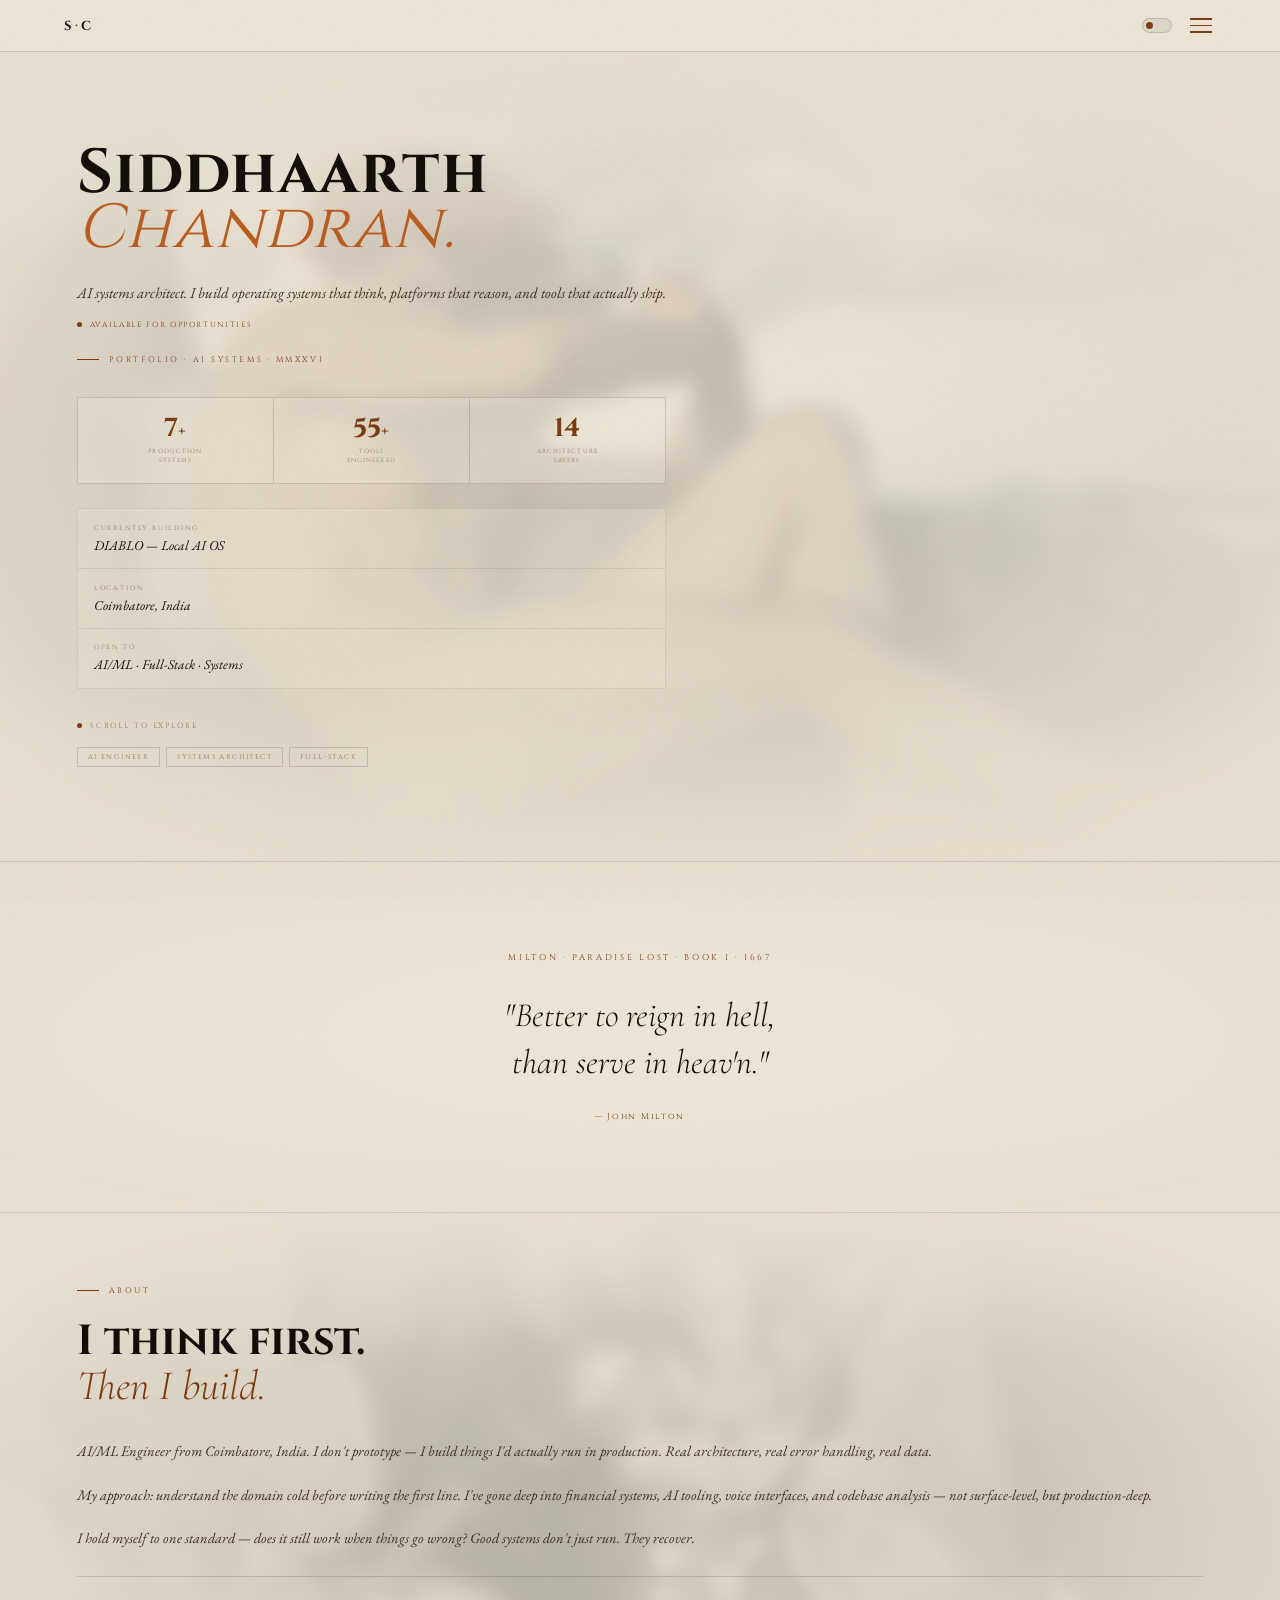
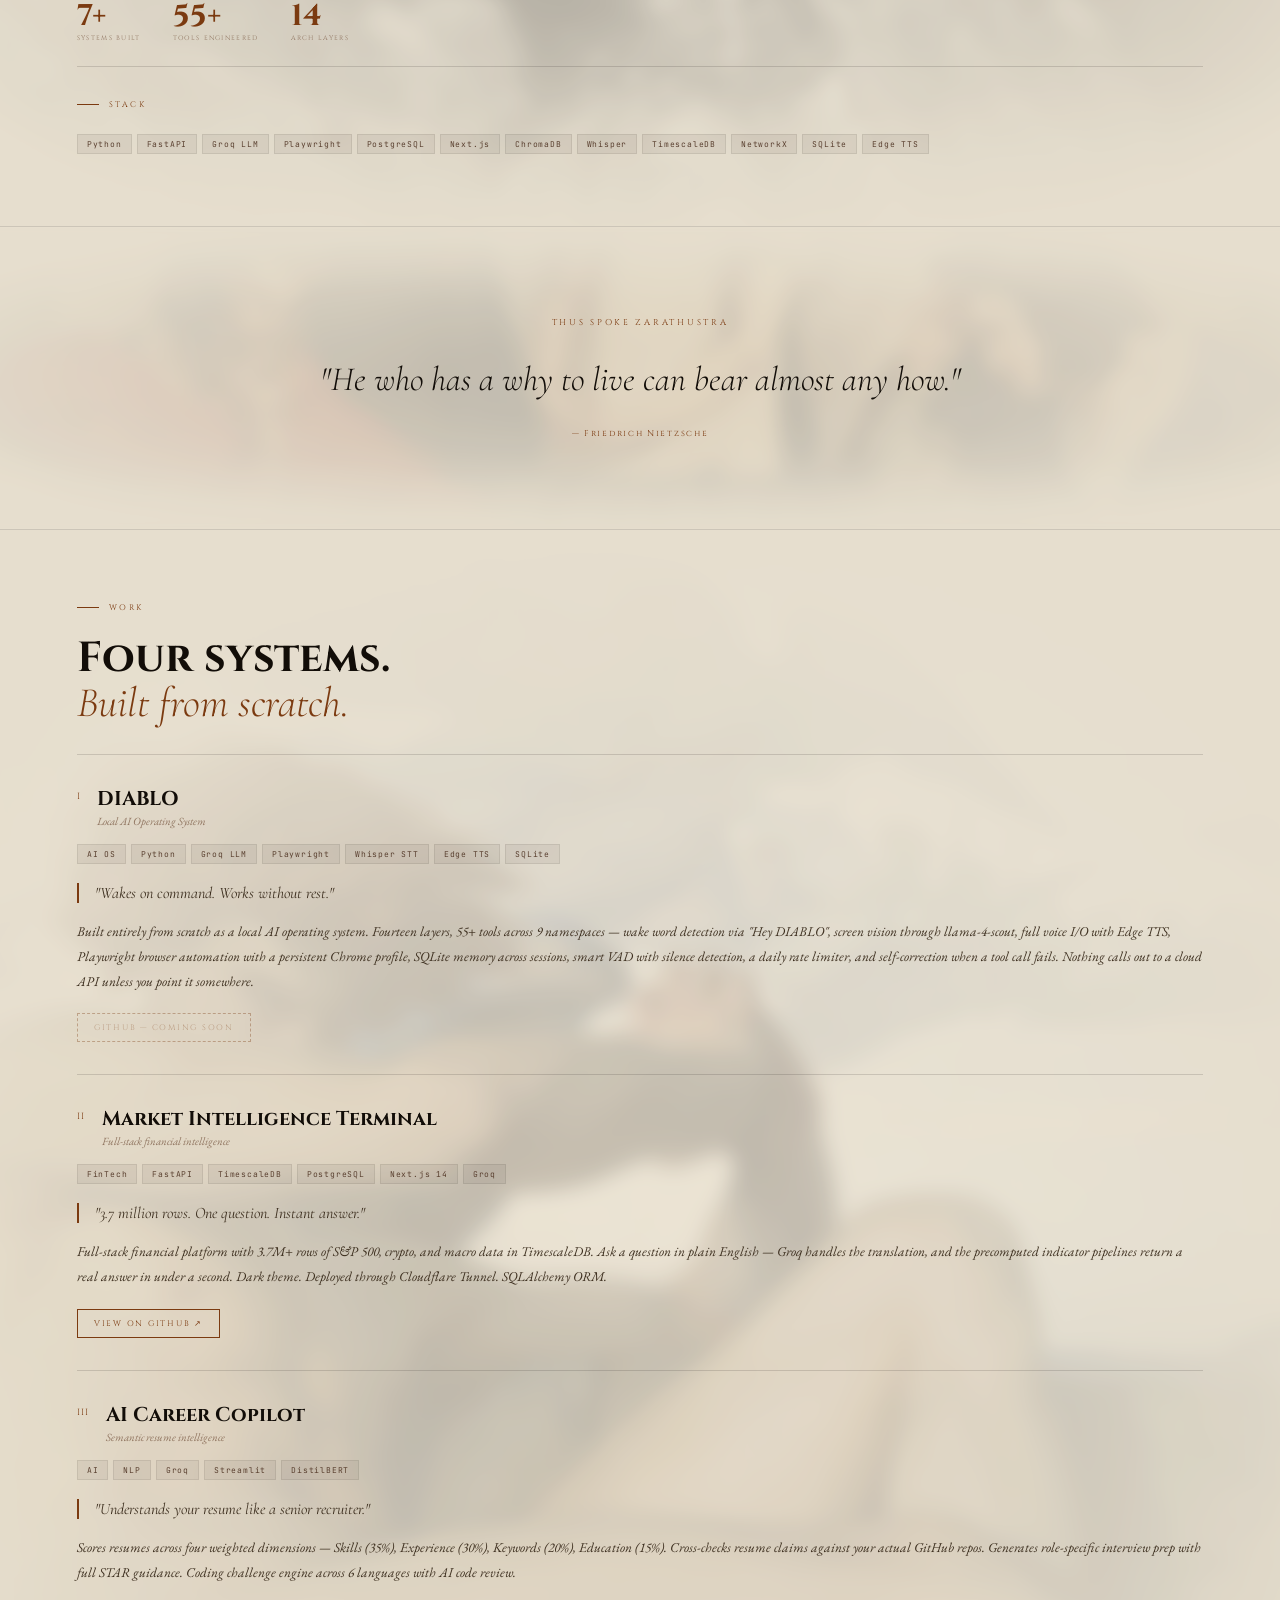
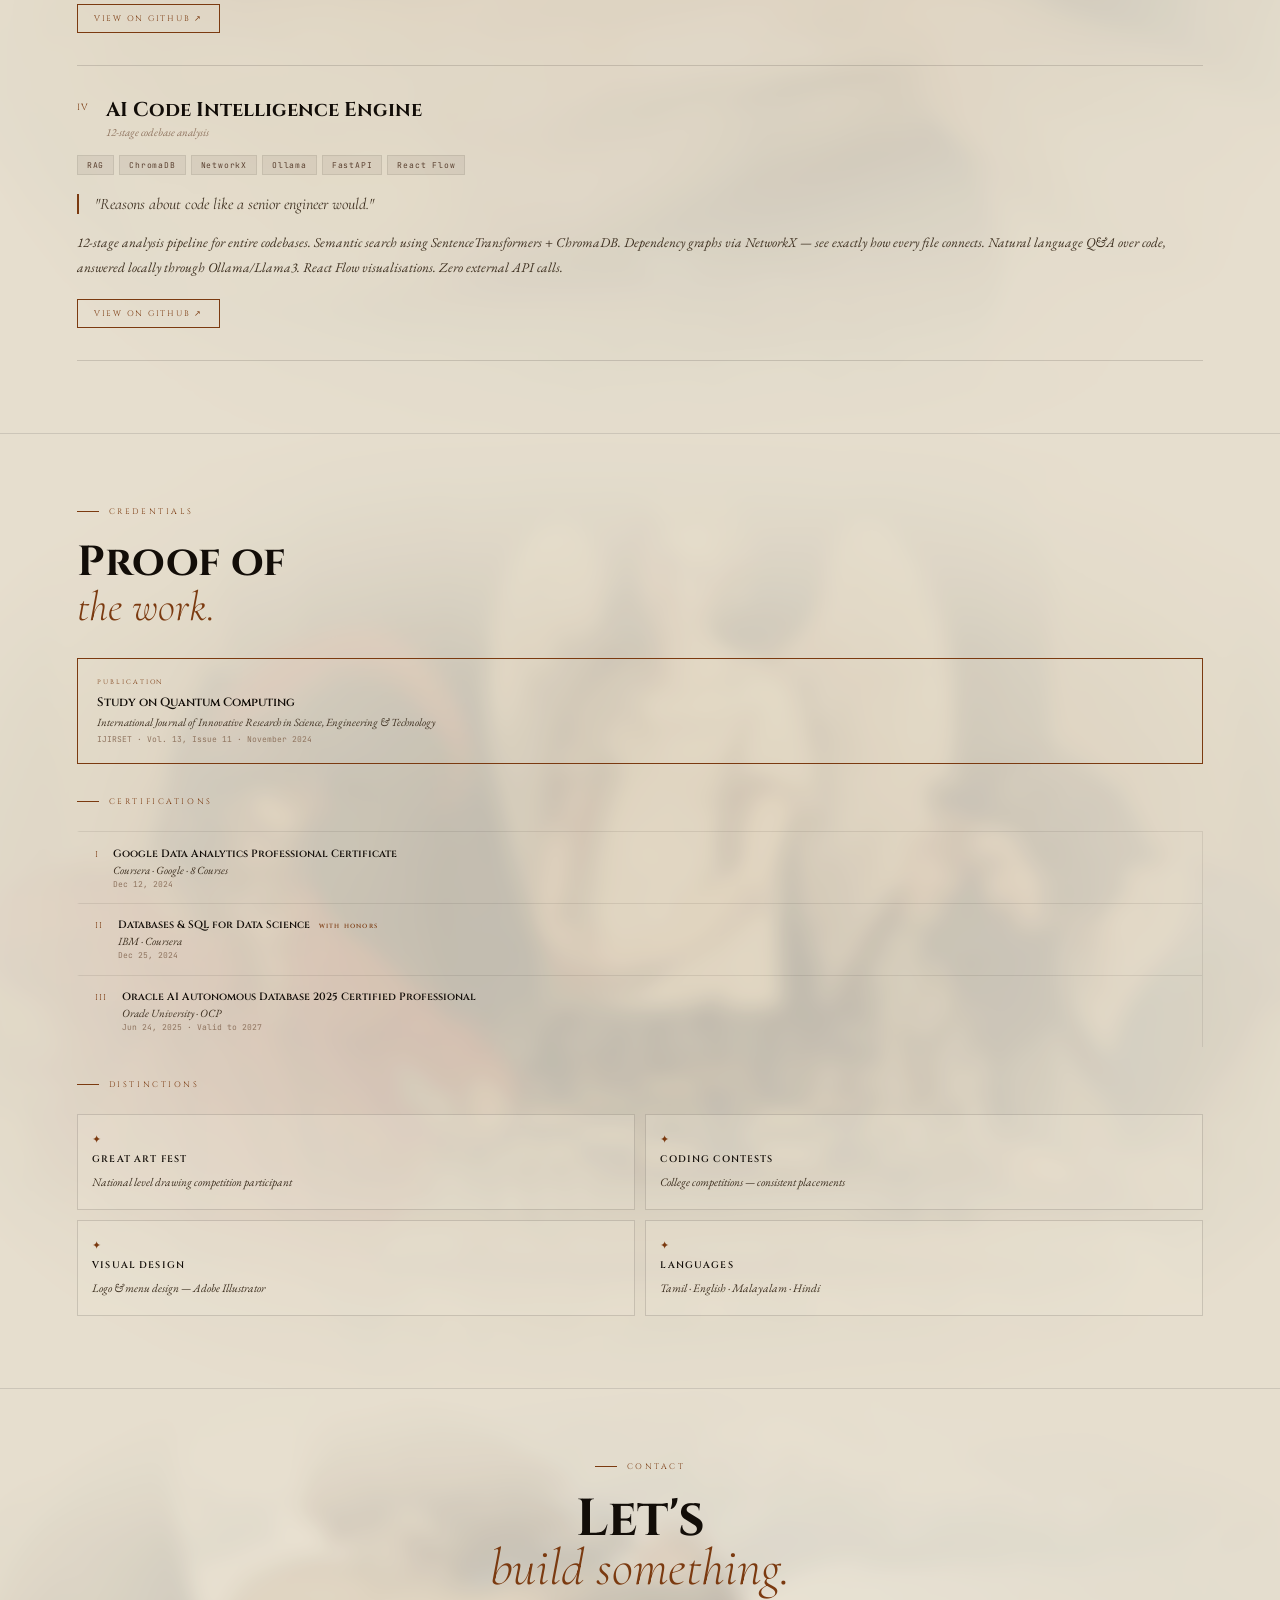
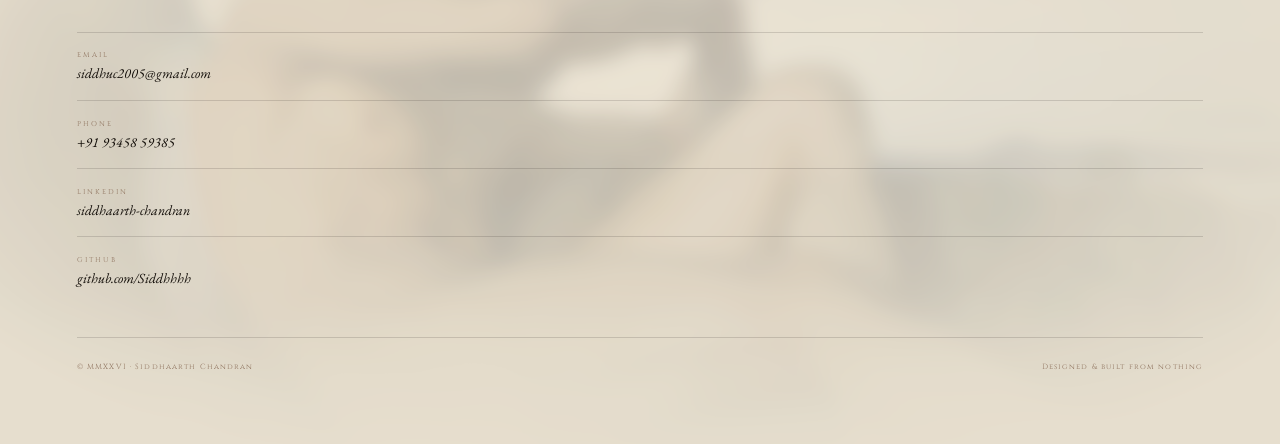
==== mobile.html @ 811b4b12 "add mobile site + redirect" ====
<!DOCTYPE html>
<html lang="en" data-mode="light">
<head>
<meta charset="UTF-8">
<meta name="viewport" content="width=device-width,initial-scale=1,maximum-scale=1">
<title>Siddhaarth Chandran</title>
<link href="https://fonts.googleapis.com/css2?family=Cinzel:wght@400;600;700&family=Cormorant+Garamond:ital,wght@0,300;0,400;1,300;1,400;1,600&family=EB+Garamond:ital,wght@0,400;1,400&family=JetBrains+Mono:wght@300;400&display=swap" rel="stylesheet">
<style>
/* ── VARIABLES ── */
*{margin:0;padding:0;box-sizing:border-box;-webkit-tap-highlight-color:transparent}
html{scroll-behavior:smooth}
body{font-family:'EB Garamond',serif;background:var(--bg);color:var(--text);transition:background .6s,color .6s}

[data-mode=light]{
  --bg:#EBE4D5;--text:#120D08;--text2:#3E3020;--text3:#907560;
  --accent:#7B3A10;--accent2:#B85C20;
  --line:rgba(18,13,8,.14);--line2:rgba(18,13,8,.08);
  --tag-bg:rgba(18,13,8,.06);--tag-c:#5A4030;
  --sm-op:.22;--sm-bl:multiply;
}
[data-mode=dark]{
  --bg:#060408;--text:#EBE0D0;--text2:#C8A888;--text3:#7A5840;
  --accent:#CC1111;--accent2:#FF5540;
  --line:rgba(220,140,100,.18);--line2:rgba(220,140,100,.09);
  --tag-bg:rgba(160,40,20,.14);--tag-c:#D0A080;
  --sm-op:.18;--sm-bl:normal;
}

/* grain */
body::before{content:'';position:fixed;inset:0;pointer-events:none;z-index:9000;opacity:.03;
  background-image:url("data:image/svg+xml,%3Csvg viewBox='0 0 200 200' xmlns='http://www.w3.org/2000/svg'%3E%3Cfilter id='n'%3E%3CfeTurbulence type='fractalNoise' baseFrequency='0.9' numOctaves='4' stitchTiles='stitch'/%3E%3C/filter%3E%3Crect width='100%25' height='100%25' filter='url(%23n)'/%3E%3C/svg%3E")}

/* ── NAV ── */
nav{position:sticky;top:0;z-index:100;height:52px;display:flex;align-items:center;
  justify-content:space-between;padding:0 5vw;
  border-bottom:1px solid var(--line);background:var(--bg);transition:background .6s}
[data-mode=dark] nav{background:rgba(6,4,8,.96);backdrop-filter:blur(8px)}
.brand{font-family:'Cinzel',serif;font-size:13px;font-weight:700;letter-spacing:.22em;color:var(--text)}
.brand span{color:var(--accent)}
.nav-r{display:flex;align-items:center;gap:14px}
.tog{width:30px;height:15px;border:1px solid var(--line);border-radius:20px;
  position:relative;background:var(--tag-bg);cursor:pointer;flex-shrink:0}
.tog-dot{position:absolute;top:3px;left:3px;width:7px;height:7px;border-radius:50%;
  background:var(--accent);transition:transform .4s cubic-bezier(.34,1.56,.64,1)}
[data-mode=dark] .tog-dot{transform:translateX(14px)}
.burger{display:flex;flex-direction:column;gap:5px;cursor:pointer;padding:4px}
.burger span{display:block;width:22px;height:1.5px;background:var(--accent)}

/* ── NAV OVERLAY ── */
.nav-overlay{display:none;position:fixed;inset:0;background:var(--bg);z-index:500;
  flex-direction:column;align-items:center;justify-content:center;gap:2.8rem}
.nav-overlay.open{display:flex}
.nav-close{position:absolute;top:1.5rem;right:5vw;font-family:'Cinzel',serif;
  font-size:9px;letter-spacing:.22em;color:var(--text3);cursor:pointer}
.nav-link{font-family:'Cinzel',serif;font-size:15px;letter-spacing:.3em;
  color:var(--text2);font-weight:600;text-transform:uppercase;cursor:pointer;text-decoration:none}
.nav-link:hover{color:var(--accent)}

/* ── SECTIONS ── */
section{position:relative;padding:8vh 6vw;overflow:hidden;
  border-bottom:1px solid var(--line)}
section:last-of-type{border-bottom:none}

/* ── SMOKE BG ── */
.smoke{position:absolute;inset:-5%;pointer-events:none;z-index:0;
  opacity:var(--sm-op);mix-blend-mode:var(--sm-bl);filter:blur(10px) saturate(.7)}
.smoke img{width:100%;height:100%;object-fit:cover;object-position:center}
.smoke::after{content:'';position:absolute;inset:0;
  background:radial-gradient(ellipse 70% 70% at 50% 50%,transparent 20%,var(--bg) 80%),
    linear-gradient(to bottom,var(--bg) 0%,transparent 25%,transparent 75%,var(--bg) 100%);
  transition:background .6s}

/* ── INNER ── */
.inner{position:relative;z-index:2}

/* ── LABEL ── */
.lbl{font-family:'Cinzel',serif;font-size:8px;letter-spacing:.32em;color:var(--accent);
  text-transform:uppercase;margin-bottom:1.5rem;display:flex;align-items:center;gap:10px}
.lbl::before{content:'';width:22px;height:1px;background:var(--accent);flex-shrink:0}

/* ── HERO ── */
#hero{min-height:90vh;display:flex;align-items:center}
.avail{font-family:'Cinzel',serif;font-size:7.5px;letter-spacing:.22em;color:var(--accent);
  text-transform:uppercase;display:flex;align-items:center;gap:8px;margin-bottom:1.5rem}
.avail-dot{width:5px;height:5px;border-radius:50%;background:var(--accent);
  animation:blink 2.2s infinite;flex-shrink:0}
@keyframes blink{0%,100%{opacity:1}50%{opacity:.15}}
h1.name{font-family:'Cinzel',serif;font-size:clamp(40px,12vw,62px);font-weight:700;
  line-height:.88;letter-spacing:.02em;color:var(--text);margin-bottom:1.5rem}
h1.name em{font-style:italic;font-weight:300;color:var(--accent2)}
.name-dark{display:none;color:var(--accent);
  text-shadow:0 0 60px rgba(200,0,0,.7),0 0 120px rgba(100,0,0,.35)}
.name-light{display:block}
[data-mode=dark] .name-light{display:none}
[data-mode=dark] .name-dark{display:block}
.tagline{font-size:15px;color:var(--text2);font-style:italic;line-height:1.85;margin-bottom:.8rem}
.dktagline{display:none;font-family:'Cinzel',serif;font-size:8.5px;letter-spacing:.18em;
  color:rgba(220,90,60,.85);line-height:2.2;text-transform:uppercase;margin-bottom:.8rem}
[data-mode=dark] .tagline{display:none}
[data-mode=dark] .dktagline{display:block}
.pills{display:flex;gap:6px;flex-wrap:wrap;margin-top:1rem}
.pill{font-family:'Cinzel',serif;font-size:7px;letter-spacing:.2em;
  padding:4px 10px;border:1px solid var(--line);color:var(--text3);text-transform:uppercase}

/* ── QUOTE SECTIONS ── */
.quote-sec{padding:10vh 7vw;text-align:center}
.q-ref{font-family:'Cinzel',serif;font-size:8.5px;letter-spacing:.32em;color:var(--accent);
  text-transform:uppercase;margin-bottom:1.8rem}
blockquote.q-text{font-family:'Cormorant Garamond',serif;font-size:clamp(22px,6.5vw,34px);
  font-style:italic;font-weight:300;color:var(--text);line-height:1.4;
  margin:0 0 1.5rem;border:none;padding:0}
[data-mode=dark] blockquote.q-text{color:#F0DEB8;text-shadow:0 0 40px rgba(220,140,60,.35)}
.q-attr{font-family:'Cinzel',serif;font-size:8.5px;letter-spacing:.2em;color:var(--accent)}

/* ── SECTION TITLES ── */
h2.sec-title{font-family:'Cinzel',serif;font-size:clamp(28px,8vw,42px);font-weight:700;
  line-height:1.05;color:var(--text);margin-bottom:1.8rem}
h2.sec-title em{font-style:italic;font-family:'Cormorant Garamond',serif;
  font-weight:300;color:var(--accent);display:block}

/* ── BODY TEXT ── */
p.body{font-size:14.5px;color:var(--text2);font-style:italic;line-height:1.9;margin-bottom:1rem}
p.body strong{color:var(--text);font-style:normal;font-weight:500}
[data-mode=dark] p.body strong{color:#E8A878}

/* ── STATS ── */
.stats{display:flex;gap:2rem;flex-wrap:wrap;
  border-top:1px solid var(--line);border-bottom:1px solid var(--line);padding:1.5rem 0;margin:1.5rem 0}
.stat-n{font-family:'Cinzel',serif;font-size:30px;font-weight:700;color:var(--accent);line-height:1}
[data-mode=dark] .stat-n{text-shadow:0 0 18px rgba(200,0,0,.5)}
.stat-l{font-family:'Cinzel',serif;font-size:6.5px;letter-spacing:.2em;
  color:var(--text3);text-transform:uppercase;margin-top:3px}

/* ── TAGS ── */
.tags{display:flex;flex-wrap:wrap;gap:5px;margin-top:.5rem}
.tag{font-family:'JetBrains Mono',monospace;font-size:8px;letter-spacing:.1em;
  padding:4px 9px;background:var(--tag-bg);color:var(--tag-c);border:1px solid var(--line2)}

/* ── PROJECTS ── */
.proj-card{border-top:1px solid var(--line);padding:2rem 0}
.proj-card:last-child{border-bottom:1px solid var(--line)}
.proj-card-header{display:flex;gap:1rem;align-items:flex-start;margin-bottom:1rem}
.proj-num{font-family:'Cinzel',serif;font-size:9px;letter-spacing:.15em;
  color:var(--accent);padding-top:3px;flex-shrink:0}
.proj-title{font-family:'Cinzel',serif;font-size:clamp(15px,4.5vw,20px);
  font-weight:700;color:var(--text);line-height:1.2;margin-bottom:3px}
.proj-sub{font-size:11px;color:var(--text3);font-style:italic}
.proj-tags{display:flex;flex-wrap:wrap;gap:5px;margin-bottom:1.2rem}
blockquote.proj-quote{font-family:'Cormorant Garamond',serif;font-size:16px;
  font-style:italic;color:var(--text2);border-left:2px solid var(--accent);
  padding-left:1rem;margin:1rem 0;border-top:none;border-right:none;border-bottom:none}
[data-mode=dark] blockquote.proj-quote{color:#F0C878}
p.proj-desc{font-size:13.5px;color:var(--text2);font-style:italic;line-height:1.85;margin-bottom:1.2rem}
a.proj-link{display:inline-block;font-family:'Cinzel',serif;font-size:8px;
  letter-spacing:.22em;color:var(--accent);border:1px solid var(--accent);
  padding:8px 16px;text-decoration:none;text-transform:uppercase;transition:all .3s}
a.proj-link:hover{background:var(--accent);color:var(--bg)}
.proj-link.dim{opacity:.35;pointer-events:none;border-style:dashed;cursor:default}

/* ── PUBLICATION ── */
.pub{border:1px solid var(--accent);padding:1.2rem;position:relative;
  cursor:pointer;margin-bottom:2rem;transition:background .3s}
.pub:hover{background:var(--tag-bg)}
[data-mode=dark] .pub{box-shadow:0 0 18px rgba(160,0,0,.12)}
.pub-badge{font-family:'Cinzel',serif;font-size:6.5px;letter-spacing:.3em;
  color:var(--accent);text-transform:uppercase;margin-bottom:.5rem}
.pub-title{font-family:'Cinzel',serif;font-size:12px;font-weight:600;
  color:var(--text);margin-bottom:.3rem}
.pub-journal{font-size:11px;color:var(--text2);font-style:italic;margin-bottom:.3rem}
.pub-meta{font-family:'JetBrains Mono',monospace;font-size:8px;color:var(--text3)}

/* ── CERTS ── */
.cert-row{display:flex;align-items:flex-start;gap:.9rem;
  padding:.9rem 1rem;border:1px solid var(--line2);border-bottom:none;
  cursor:pointer;transition:background .3s;border-left:2px solid transparent}
.cert-row:first-of-type{margin-top:0}
.cert-row:last-of-type{border-bottom:1px solid var(--line2)}
.cert-row:hover{background:var(--tag-bg);border-left-color:var(--accent)}
.cert-num{font-family:'Cinzel',serif;font-size:8.5px;letter-spacing:.15em;
  color:var(--accent);flex-shrink:0;padding-top:2px}
.cert-name{font-family:'Cinzel',serif;font-size:10.5px;font-weight:600;
  color:var(--text);margin-bottom:2px}
.cert-by{font-size:11px;color:var(--text2);font-style:italic}
.cert-date{font-family:'JetBrains Mono',monospace;font-size:8px;color:var(--text3);margin-top:2px}
.honors{font-family:'Cinzel',serif;font-size:6px;letter-spacing:.2em;
  color:var(--accent);margin-left:6px}

/* ── DISTINCTIONS ── */
.ach{font-size:13.5px;color:var(--text2);font-style:italic;
  padding:.5rem 0 .5rem 1.2rem;border-left:2px solid var(--line2);
  margin-bottom:.5rem;line-height:1.6}

/* ── CONTACT ── */
#contact{text-align:center}
h2.contact-title{font-family:'Cinzel',serif;font-size:clamp(32px,9vw,52px);
  font-weight:700;line-height:.92;color:var(--text);margin-bottom:2.5rem}
h2.contact-title em{font-style:italic;font-family:'Cormorant Garamond',serif;
  font-weight:300;color:var(--accent);display:block}
[data-mode=dark] h2.contact-title{text-shadow:0 0 80px rgba(140,0,0,.22)}
.contact-list{border-top:1px solid var(--line);margin-bottom:2rem}
a.contact-item{display:flex;flex-direction:column;padding:1.1rem 0;
  border-bottom:1px solid var(--line);text-decoration:none;text-align:left}
a.contact-item:last-child{border-bottom:none}
.c-label{font-family:'Cinzel',serif;font-size:7px;letter-spacing:.3em;
  color:var(--text3);text-transform:uppercase;margin-bottom:4px}
.c-val{font-size:14px;color:var(--text);font-style:italic;transition:color .3s}
a.contact-item:hover .c-val{color:var(--accent)}
.footer{display:flex;justify-content:space-between;flex-wrap:wrap;gap:.5rem;
  padding-top:1.5rem;border-top:1px solid var(--line);
  font-family:'Cinzel',serif;font-size:7.5px;letter-spacing:.15em;color:var(--text3)}

/* ── OVERLAY (certs) ── */
#ov{position:fixed;inset:0;z-index:2000;background:var(--bg);
  opacity:0;visibility:hidden;pointer-events:none;transition:opacity .35s,visibility .35s;
  display:flex;align-items:center;justify-content:center;padding:0 4vw}
#ov.on{opacity:1;visibility:visible;pointer-events:all}
.ovi{position:relative;max-width:540px;width:100%;padding:2rem;
  background:var(--bg);border:1px solid var(--line)}
[data-mode=dark] .ovi{box-shadow:0 0 60px rgba(140,0,0,.2)}
.ovc{position:absolute;top:1.2rem;right:1.4rem;font-family:'Cinzel',serif;
  font-size:8px;letter-spacing:.2em;color:var(--text3);cursor:pointer}
.ovn{font-family:'Cinzel',serif;font-size:8px;letter-spacing:.22em;
  color:var(--accent);margin-bottom:.6rem}
.ovt{font-family:'Cinzel',serif;font-size:clamp(14px,4vw,20px);
  font-weight:600;color:var(--text);line-height:1.15;margin-bottom:.8rem}
[data-mode=dark] .ovt{color:var(--accent2)}
.ovq{font-family:'Cinzel',serif;font-size:8px;letter-spacing:.18em;
  color:var(--accent);margin-bottom:.8rem;text-transform:uppercase}
.ovtags{display:flex;flex-wrap:wrap;gap:5px;margin-bottom:.8rem}
.ovtag{font-family:'JetBrains Mono',monospace;font-size:8px;
  padding:3px 8px;background:var(--tag-bg);color:var(--tag-c)}
.ovrule{width:100%;height:1px;background:var(--line);margin:.8rem 0}
.ovd{font-size:13.5px;color:var(--text2);line-height:1.85;font-style:italic;margin-bottom:1.4rem}
.ovlnk{font-family:'Cinzel',serif;font-size:8px;letter-spacing:.2em;color:var(--accent);
  text-decoration:none;border-bottom:1px solid var(--accent);padding-bottom:2px}

/* ── HERO STATS ── */
.hero-stats{
  display:flex;align-items:center;gap:0;
  border:1px solid var(--line);margin-top:2rem;
  background:rgba(235,228,213,.4);
}
[data-mode=dark] .hero-stats{background:rgba(6,4,8,.4);backdrop-filter:blur(4px)}
.hero-stat{flex:1;padding:1.1rem .8rem;text-align:center}
.hero-stat-n{font-family:'Cinzel',serif;font-size:26px;font-weight:700;
  color:var(--accent);line-height:1}
.hero-stat-n span{font-size:16px}
[data-mode=dark] .hero-stat-n{text-shadow:0 0 16px rgba(200,0,0,.45)}
.hero-stat-l{font-family:'Cinzel',serif;font-size:6px;letter-spacing:.18em;
  color:var(--text3);text-transform:uppercase;margin-top:5px;line-height:1.6}
.hero-stat-divider{width:1px;background:var(--line);align-self:stretch;flex-shrink:0}

/* ── HERO CARDS ── */
.hero-cards{display:flex;flex-direction:column;gap:0;margin-top:1.5rem}
.hero-card{
  display:flex;flex-direction:column;
  padding:.9rem 1rem;
  border:1px solid var(--line2);border-bottom:none;
  background:rgba(235,228,213,.3);
  transition:background .3s;
}
.hero-card:last-child{border-bottom:1px solid var(--line2)}
[data-mode=dark] .hero-card{background:rgba(6,4,8,.3)}
.hero-card-label{font-family:'Cinzel',serif;font-size:6.5px;letter-spacing:.28em;
  color:var(--text3);text-transform:uppercase;margin-bottom:4px}
.hero-card-val{font-size:13.5px;color:var(--text);font-style:italic;
  font-family:'EB Garamond',serif}
[data-mode=dark] .hero-card-val{color:var(--text2)}

/* ── SCROLL CUE ── */
.hero-scroll-cue{display:flex;align-items:center;gap:8px;margin-top:2rem;
  font-family:'Cinzel',serif;font-size:7.5px;letter-spacing:.25em;
  color:var(--text3);text-transform:uppercase}
.scroll-dot{width:5px;height:5px;border-radius:50%;background:var(--accent);
  animation:scrollPulse 2s infinite}
@keyframes scrollPulse{0%,100%{transform:translateY(0);opacity:1}50%{transform:translateY(4px);opacity:.4}}

/* ── DISTINCTIONS GRID ── */
.dist-grid{
  display:grid;
  grid-template-columns:1fr 1fr;
  gap:10px;
  margin-top:.5rem;
}
.dist-card{
  border:1px solid var(--line);
  padding:1.1rem .9rem;
  background:rgba(235,228,213,.3);
  transition:background .3s,border-color .3s;
}
[data-mode=dark] .dist-card{background:rgba(6,4,8,.3)}
.dist-card:hover{background:var(--tag-bg);border-color:var(--accent)}
.dist-icon{
  font-size:11px;color:var(--accent);
  margin-bottom:.5rem;
}
.dist-title{
  font-family:'Cinzel',serif;font-size:9.5px;font-weight:600;
  letter-spacing:.12em;color:var(--text);
  text-transform:uppercase;margin-bottom:.4rem;
  line-height:1.3;
}
.dist-sub{
  font-size:11.5px;color:var(--text2);
  font-style:italic;line-height:1.6;
}
</style>
</head>
<body>

<!-- ── NAV ── -->
<nav>
  <div class="brand">S<span>·</span>C</div>
  <div class="nav-r">
    <div class="tog" onclick="toggleMode()"><div class="tog-dot"></div></div>
    <div class="burger" onclick="openNav()">
      <span></span><span></span><span></span>
    </div>
  </div>
</nav>

<!-- ── NAV OVERLAY ── -->
<div class="nav-overlay" id="nav-overlay">
  <div class="nav-close" onclick="closeNav()">✕ CLOSE</div>
  <a class="nav-link" onclick="scrollTo('hero');closeNav()">Hero</a>
  <a class="nav-link" onclick="scrollTo('about');closeNav()">About</a>
  <a class="nav-link" onclick="scrollTo('projects');closeNav()">Projects</a>
  <a class="nav-link" onclick="scrollTo('credentials');closeNav()">Credentials</a>
  <a class="nav-link" onclick="scrollTo('contact');closeNav()">Contact</a>
</div>

<!-- ── CERT OVERLAY ── -->
<div id="ov">
  <div class="ovi">
    <div class="ovc" onclick="closeOv()">✕ CLOSE</div>
    <div class="ovn" id="ovn"></div>
    <div class="ovt" id="ovt"></div>
    <div class="ovtags" id="ovtags"></div>
    <div class="ovrule"></div>
    <div class="ovq" id="ovq"></div>
    <div class="ovd" id="ovd"></div>
    <a class="ovlnk" id="ovlnk" target="_blank">Verify ↗</a>
  </div>
</div>

<!-- ═══════════ HERO ═══════════ -->
<section id="hero">
  <div class="smoke"><img src="images/image 1.jpg" alt=""/></div>
  <div class="inner">
    <h1 class="name">
      <span class="name-light">Siddhaarth<br><em>Chandran.</em></span>
      <span class="name-dark">LUCIFER<br><em>// I build. You marvel.</em></span>
    </h1>
    <p class="tagline">AI systems architect. I build operating systems that think, platforms that reason, and tools that actually ship.</p>
    <p class="dktagline">The morning star fell so he could build what heaven would not allow.<br>Every system I make is a rebellion.</p>
    <div class="avail"><span class="avail-dot"></span>Available for opportunities</div>
    <div class="lbl">Portfolio · AI Systems · MMXXVI</div>
    <div class="hero-stats">
      <div class="hero-stat">
        <div class="hero-stat-n">7<span>+</span></div>
        <div class="hero-stat-l">Production<br>Systems</div>
      </div>
      <div class="hero-stat-divider"></div>
      <div class="hero-stat">
        <div class="hero-stat-n">55<span>+</span></div>
        <div class="hero-stat-l">Tools<br>Engineered</div>
      </div>
      <div class="hero-stat-divider"></div>
      <div class="hero-stat">
        <div class="hero-stat-n">14</div>
        <div class="hero-stat-l">Architecture<br>Layers</div>
      </div>
    </div>

    <div class="hero-cards">
      <div class="hero-card">
        <div class="hero-card-label">Currently building</div>
        <div class="hero-card-val">DIABLO — Local AI OS</div>
      </div>
      <div class="hero-card">
        <div class="hero-card-label">Location</div>
        <div class="hero-card-val">Coimbatore, India</div>
      </div>
      <div class="hero-card">
        <div class="hero-card-label">Open to</div>
        <div class="hero-card-val">AI/ML · Full-Stack · Systems</div>
      </div>
    </div>

    <div class="hero-scroll-cue">
      <span class="scroll-dot"></span>
      <span class="scroll-txt">Scroll to explore</span>
    </div>
    <div class="pills">
      <span class="pill">AI Engineer</span>
      <span class="pill">Systems Architect</span>
      <span class="pill">Full-Stack</span>
    </div>
  </div>
</section>

<!-- ═══════════ QUOTE ═══════════ -->
<section class="quote-sec">
  <div class="smoke"><img src="https://images.unsplash.com/photo-1500530855697-b586d89ba3ee" alt=""/></div>
  <div class="inner">
    <div class="q-ref">Milton · Paradise Lost · Book I · 1667</div>
    <blockquote class="q-text">"Better to reign in hell,<br>than serve in heav'n."</blockquote>
    <div class="q-attr">— John Milton</div>
  </div>
</section>

<!-- ═══════════ ABOUT ═══════════ -->
<section id="about">
  <div class="smoke"><img src="images/image 2.jpg" alt=""/></div>
  <div class="inner">
    <div class="lbl">About</div>
    <h2 class="sec-title">I think first.<br><em>Then I build.</em></h2>
    <p class="body">AI/ML Engineer from Coimbatore, India. I don't prototype — I build things I'd actually run in production. Real architecture, real error handling, real data.</p>
    <p class="body">My approach: understand the domain cold before writing the first line. I've gone deep into financial systems, AI tooling, voice interfaces, and codebase analysis — not surface-level, but production-deep.</p>
    <p class="body">I hold myself to one standard — does it still work when things go wrong? Good systems don't just run. They recover.</p>
    <div class="stats">
      <div><div class="stat-n">7+</div><div class="stat-l">Systems built</div></div>
      <div><div class="stat-n">55+</div><div class="stat-l">Tools engineered</div></div>
      <div><div class="stat-n">14</div><div class="stat-l">Arch layers</div></div>
    </div>
    <div class="lbl" style="margin-top:2rem">Stack</div>
    <div class="tags">
      <span class="tag">Python</span><span class="tag">FastAPI</span>
      <span class="tag">Groq LLM</span><span class="tag">Playwright</span>
      <span class="tag">PostgreSQL</span><span class="tag">Next.js</span>
      <span class="tag">ChromaDB</span><span class="tag">Whisper</span>
      <span class="tag">TimescaleDB</span><span class="tag">NetworkX</span>
      <span class="tag">SQLite</span><span class="tag">Edge TTS</span>
    </div>
  </div>
</section>

<!-- ═══════════ QUOTE ═══════════ -->
<section class="quote-sec">
  <div class="smoke"><img src="images/image 3.jpg" alt=""/></div>
  <div class="inner">
    <div class="q-ref">Thus Spoke Zarathustra</div>
    <blockquote class="q-text">"He who has a why to live can bear almost any how."</blockquote>
    <div class="q-attr">— Friedrich Nietzsche</div>
  </div>
</section>

<!-- ═══════════ PROJECTS ═══════════ -->
<section id="projects">
  <div class="smoke"><img src="images/image 1.jpg" alt=""/></div>
  <div class="inner">
    <div class="lbl">Work</div>
    <h2 class="sec-title">Four systems.<br><em>Built from scratch.</em></h2>

  <div class="proj-card">
    <div class="proj-card-header">
      <span class="proj-num">I</span>
      <div>
        <div class="proj-title">DIABLO</div>
        <div class="proj-sub">Local AI Operating System</div>
      </div>
    </div>
    <div class="proj-tags"><span class="tag">AI OS</span><span class="tag">Python</span><span class="tag">Groq LLM</span><span class="tag">Playwright</span><span class="tag">Whisper STT</span><span class="tag">Edge TTS</span><span class="tag">SQLite</span></div>
    <blockquote class="proj-quote">"Wakes on command. Works without rest."</blockquote>
    <p class="proj-desc">Built entirely from scratch as a local AI operating system. Fourteen layers, 55+ tools across 9 namespaces — wake word detection via "Hey DIABLO", screen vision through llama-4-scout, full voice I/O with Edge TTS, Playwright browser automation with a persistent Chrome profile, SQLite memory across sessions, smart VAD with silence detection, a daily rate limiter, and self-correction when a tool call fails. Nothing calls out to a cloud API unless you point it somewhere.</p>
    <a class="proj-link dim" href="#" >GitHub — Coming Soon</a>
  </div>
  <div class="proj-card">
    <div class="proj-card-header">
      <span class="proj-num">II</span>
      <div>
        <div class="proj-title">Market Intelligence Terminal</div>
        <div class="proj-sub">Full-stack financial intelligence</div>
      </div>
    </div>
    <div class="proj-tags"><span class="tag">FinTech</span><span class="tag">FastAPI</span><span class="tag">TimescaleDB</span><span class="tag">PostgreSQL</span><span class="tag">Next.js 14</span><span class="tag">Groq</span></div>
    <blockquote class="proj-quote">"3.7 million rows. One question. Instant answer."</blockquote>
    <p class="proj-desc">Full-stack financial platform with 3.7M+ rows of S&P 500, crypto, and macro data in TimescaleDB. Ask a question in plain English — Groq handles the translation, and the precomputed indicator pipelines return a real answer in under a second. Dark theme. Deployed through Cloudflare Tunnel. SQLAlchemy ORM.</p>
    <a class="proj-link" href="https://github.com/Siddhhhh/Market_Intelligence" target="_blank">View on GitHub ↗</a>
  </div>
  <div class="proj-card">
    <div class="proj-card-header">
      <span class="proj-num">III</span>
      <div>
        <div class="proj-title">AI Career Copilot</div>
        <div class="proj-sub">Semantic resume intelligence</div>
      </div>
    </div>
    <div class="proj-tags"><span class="tag">AI</span><span class="tag">NLP</span><span class="tag">Groq</span><span class="tag">Streamlit</span><span class="tag">DistilBERT</span></div>
    <blockquote class="proj-quote">"Understands your resume like a senior recruiter."</blockquote>
    <p class="proj-desc">Scores resumes across four weighted dimensions — Skills (35%), Experience (30%), Keywords (20%), Education (15%). Cross-checks resume claims against your actual GitHub repos. Generates role-specific interview prep with full STAR guidance. Coding challenge engine across 6 languages with AI code review.</p>
    <a class="proj-link" href="https://github.com/Siddhhhh/ai-resume-matcher" target="_blank">View on GitHub ↗</a>
  </div>
  <div class="proj-card">
    <div class="proj-card-header">
      <span class="proj-num">IV</span>
      <div>
        <div class="proj-title">AI Code Intelligence Engine</div>
        <div class="proj-sub">12-stage codebase analysis</div>
      </div>
    </div>
    <div class="proj-tags"><span class="tag">RAG</span><span class="tag">ChromaDB</span><span class="tag">NetworkX</span><span class="tag">Ollama</span><span class="tag">FastAPI</span><span class="tag">React Flow</span></div>
    <blockquote class="proj-quote">"Reasons about code like a senior engineer would."</blockquote>
    <p class="proj-desc">12-stage analysis pipeline for entire codebases. Semantic search using SentenceTransformers + ChromaDB. Dependency graphs via NetworkX — see exactly how every file connects. Natural language Q&A over code, answered locally through Ollama/Llama3. React Flow visualisations. Zero external API calls.</p>
    <a class="proj-link" href="https://github.com/Siddhhhh/ai-code-intelligence" target="_blank">View on GitHub ↗</a>
  </div>
  </div>
</section>



<!-- ═══════════ CREDENTIALS ═══════════ -->
<section id="credentials">
  <div class="smoke"><img src="images/image 3.jpg" alt=""/></div>
  <div class="inner">
    <div class="lbl">Credentials</div>
    <h2 class="sec-title">Proof of<br><em>the work.</em></h2>

    <div class="pub" onclick="openCert(3)">
      <div class="pub-badge">Publication</div>
      <div class="pub-title">Study on Quantum Computing</div>
      <div class="pub-journal">International Journal of Innovative Research in Science, Engineering &amp; Technology</div>
      <div class="pub-meta">IJIRSET · Vol. 13, Issue 11 · November 2024</div>
    </div>

    <div class="lbl">Certifications</div>

      <div class="cert-row" onclick="openCert(0)">
        <span class="cert-num">I</span>
        <div>
          <div class="cert-name">Google Data Analytics Professional Certificate </div>
          <div class="cert-by">Coursera · Google · 8 Courses</div>
          <div class="cert-date">Dec 12, 2024</div>
        </div>
      </div>
      <div class="cert-row" onclick="openCert(1)">
        <span class="cert-num">II</span>
        <div>
          <div class="cert-name">Databases & SQL for Data Science <span class="honors">WITH HONORS</span></div>
          <div class="cert-by">IBM · Coursera</div>
          <div class="cert-date">Dec 25, 2024</div>
        </div>
      </div>
      <div class="cert-row" onclick="openCert(2)">
        <span class="cert-num">III</span>
        <div>
          <div class="cert-name">Oracle AI Autonomous Database 2025 Certified Professional </div>
          <div class="cert-by">Oracle University · OCP</div>
          <div class="cert-date">Jun 24, 2025 · Valid to 2027</div>
        </div>
      </div>

    <div class="lbl" style="margin-top:2rem">Distinctions</div>
    <div class="dist-grid">
      <div class="dist-card">
        <div class="dist-icon">✦</div>
        <div class="dist-title">Great Art Fest</div>
        <div class="dist-sub">National level drawing competition participant</div>
      </div>
      <div class="dist-card">
        <div class="dist-icon">✦</div>
        <div class="dist-title">Coding Contests</div>
        <div class="dist-sub">College competitions — consistent placements</div>
      </div>
      <div class="dist-card">
        <div class="dist-icon">✦</div>
        <div class="dist-title">Visual Design</div>
        <div class="dist-sub">Logo &amp; menu design — Adobe Illustrator</div>
      </div>
      <div class="dist-card">
        <div class="dist-icon">✦</div>
        <div class="dist-title">Languages</div>
        <div class="dist-sub">Tamil · English · Malayalam · Hindi</div>
      </div>
    </div>
  </div>
</section>



<!-- ═══════════ CONTACT ═══════════ -->
<section id="contact">
  <div class="smoke"><img src="images/image 1.jpg" alt=""/></div>
  <div class="inner" style="text-align:center">
    <div class="lbl" style="justify-content:center">Contact</div>
    <h2 class="contact-title">Let's<br><em>build something.</em></h2>
    <div class="contact-list">
      <a class="contact-item" href="mailto:siddhuc2005@gmail.com">
        <div class="c-label">Email</div><div class="c-val">siddhuc2005@gmail.com</div>
      </a>
      <a class="contact-item" href="tel:+919345859385">
        <div class="c-label">Phone</div><div class="c-val">+91 93458 59385</div>
      </a>
      <a class="contact-item" href="https://www.linkedin.com/in/siddhaarth-chandran" target="_blank">
        <div class="c-label">LinkedIn</div><div class="c-val">siddhaarth-chandran</div>
      </a>
      <a class="contact-item" href="https://github.com/Siddhhhh" target="_blank">
        <div class="c-label">GitHub</div><div class="c-val">github.com/Siddhhhh</div>
      </a>
    </div>
    <div class="footer">
      <span id="mob-fname">© MMXXVI · Siddhaarth Chandran</span>
      <span id="mob-fbuilt">Designed &amp; built from nothing</span>
    </div>
  </div>
</section>

<script>
var dark = false;

var CD=[
  {n:'I',title:'Google Data Analytics Professional Certificate',by:'Coursera · Google',date:'December 12, 2024',
   sub:'8-course certificate · Spreadsheets, SQL, Tableau, R',
   desc:'Completed all 8 Google-developed courses: Foundations, Ask Questions to Make Data-Driven Decisions, Prepare Data for Exploration, Process Data from Dirty to Clean, Analyze Data to Answer Questions, Share Data Through Visualization, Data Analysis with R Programming, and Capstone Case Study.',
   link:'https://coursera.org/verify/professional-cert/2M2NSFAO3VA0',verify:'2M2NSFAO3VA0'},
  {n:'II',title:'Databases and SQL for Data Science with Python',by:'IBM · Coursera',date:'December 25, 2024',
   sub:'Completed WITH HONORS',
   desc:'IBM-authorized course covering relational databases, SQL fundamentals, advanced SQL, Python DB-API, SQLite integration, and real-world datasets. Completed with honors. Verified by Coursera.',
   link:'https://coursera.org/verify/6NEKRIMMFOML',verify:'6NEKRIMMFOML'},
  {n:'III',title:'Oracle AI Autonomous Database 2025 Certified Professional',by:'Oracle University',date:'June 24, 2025',
   sub:'Oracle Certified Professional · Valid until June 24, 2027',
   desc:'OCP credential validating expertise in Oracle Cloud AI, autonomous database provisioning, ML integrations, and intelligent data management. Signed by Damien Carey, SVP Oracle University. ID: 101735026OADBC25CP.',
   link:'https://education.oracle.com',verify:'101735026OADBC25CP'},
  {n:'PUB',title:'Study on Quantum Computing',by:'IJIRSET · Vol. 13, Issue 11',date:'November 2024',
   sub:'Peer-reviewed research publication',
   desc:'Published research on quantum computing principles, architectures, and applications — quantum gates, superposition, entanglement, and implications for cryptography, optimization, and AI.',
   link:'https://www.ijirset.com',verify:'Vol. 13 · Issue 11'}
];

function el(id){ return document.getElementById(id); }

function openNav(){ el('nav-overlay').classList.add('open'); }
function closeNav(){ el('nav-overlay').classList.remove('open'); }
function scrollTo(id){
  var sec = document.getElementById(id);
  if(sec) sec.scrollIntoView({behavior:'smooth', block:'start'});
}

function toggleMode(){
  dark = !dark;
  document.documentElement.setAttribute('data-mode', dark ? 'dark' : 'light');
  var mf = el('mob-fname'), mb = el('mob-fbuilt');
  if(mf) mf.textContent = dark ? '© MMXXVI · Lucifer' : '© MMXXVI · Siddhaarth Chandran';
  if(mb) mb.textContent = dark ? '// forged where heaven cannot see' : 'Designed & built from nothing';
}

function openCert(i){
  var c = CD[i];
  el('ovn').textContent = c.date;
  el('ovt').textContent = c.title;
  el('ovq').textContent = c.sub;
  el('ovd').textContent = c.desc;
  el('ovtags').innerHTML = '<span class="ovtag">' + c.verify + '</span>';
  var lnk = el('ovlnk');
  lnk.href = c.link;
  lnk.textContent = i === 3 ? 'View Publication ↗' : 'Verify Certificate ↗';
  el('ov').classList.add('on');
}
function closeOv(){ el('ov').classList.remove('on'); }

document.addEventListener('keydown', function(e){
  if(e.key === 'Escape') closeOv();
});
</script>
</body>
</html>
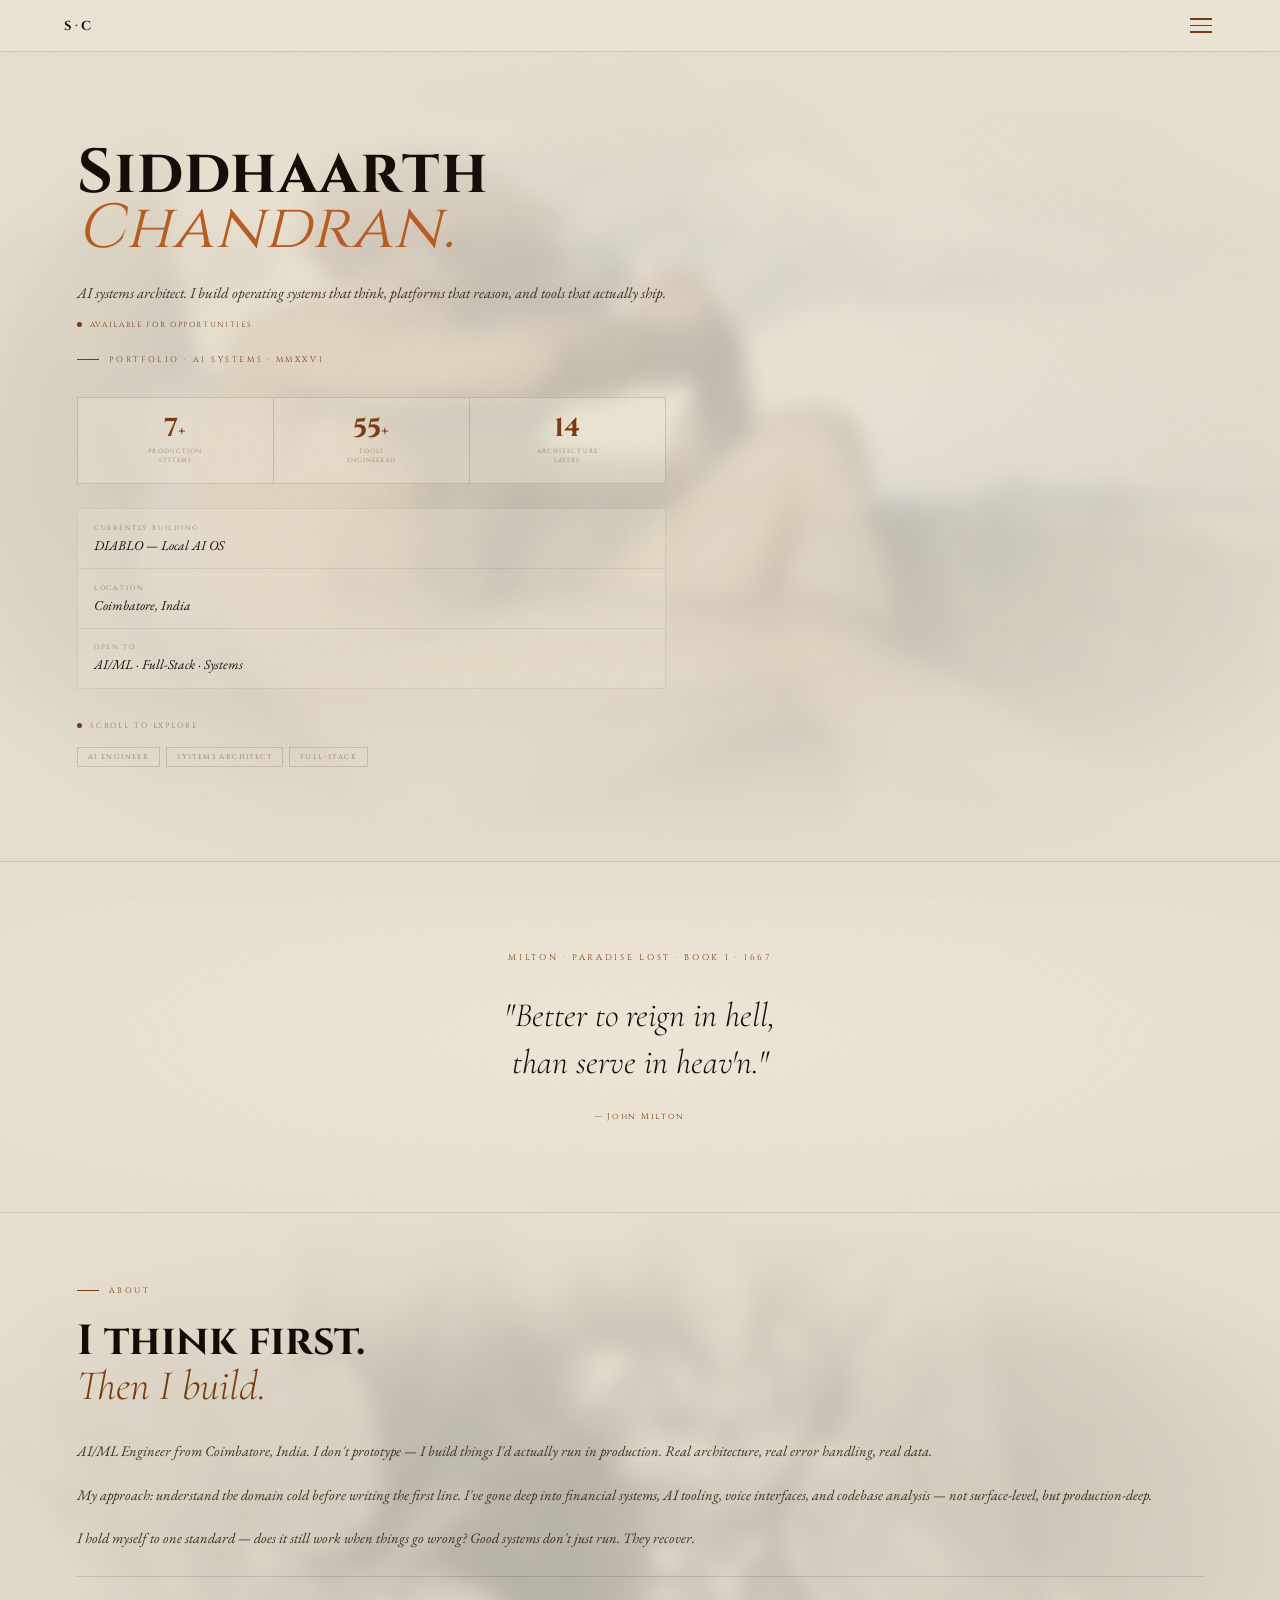
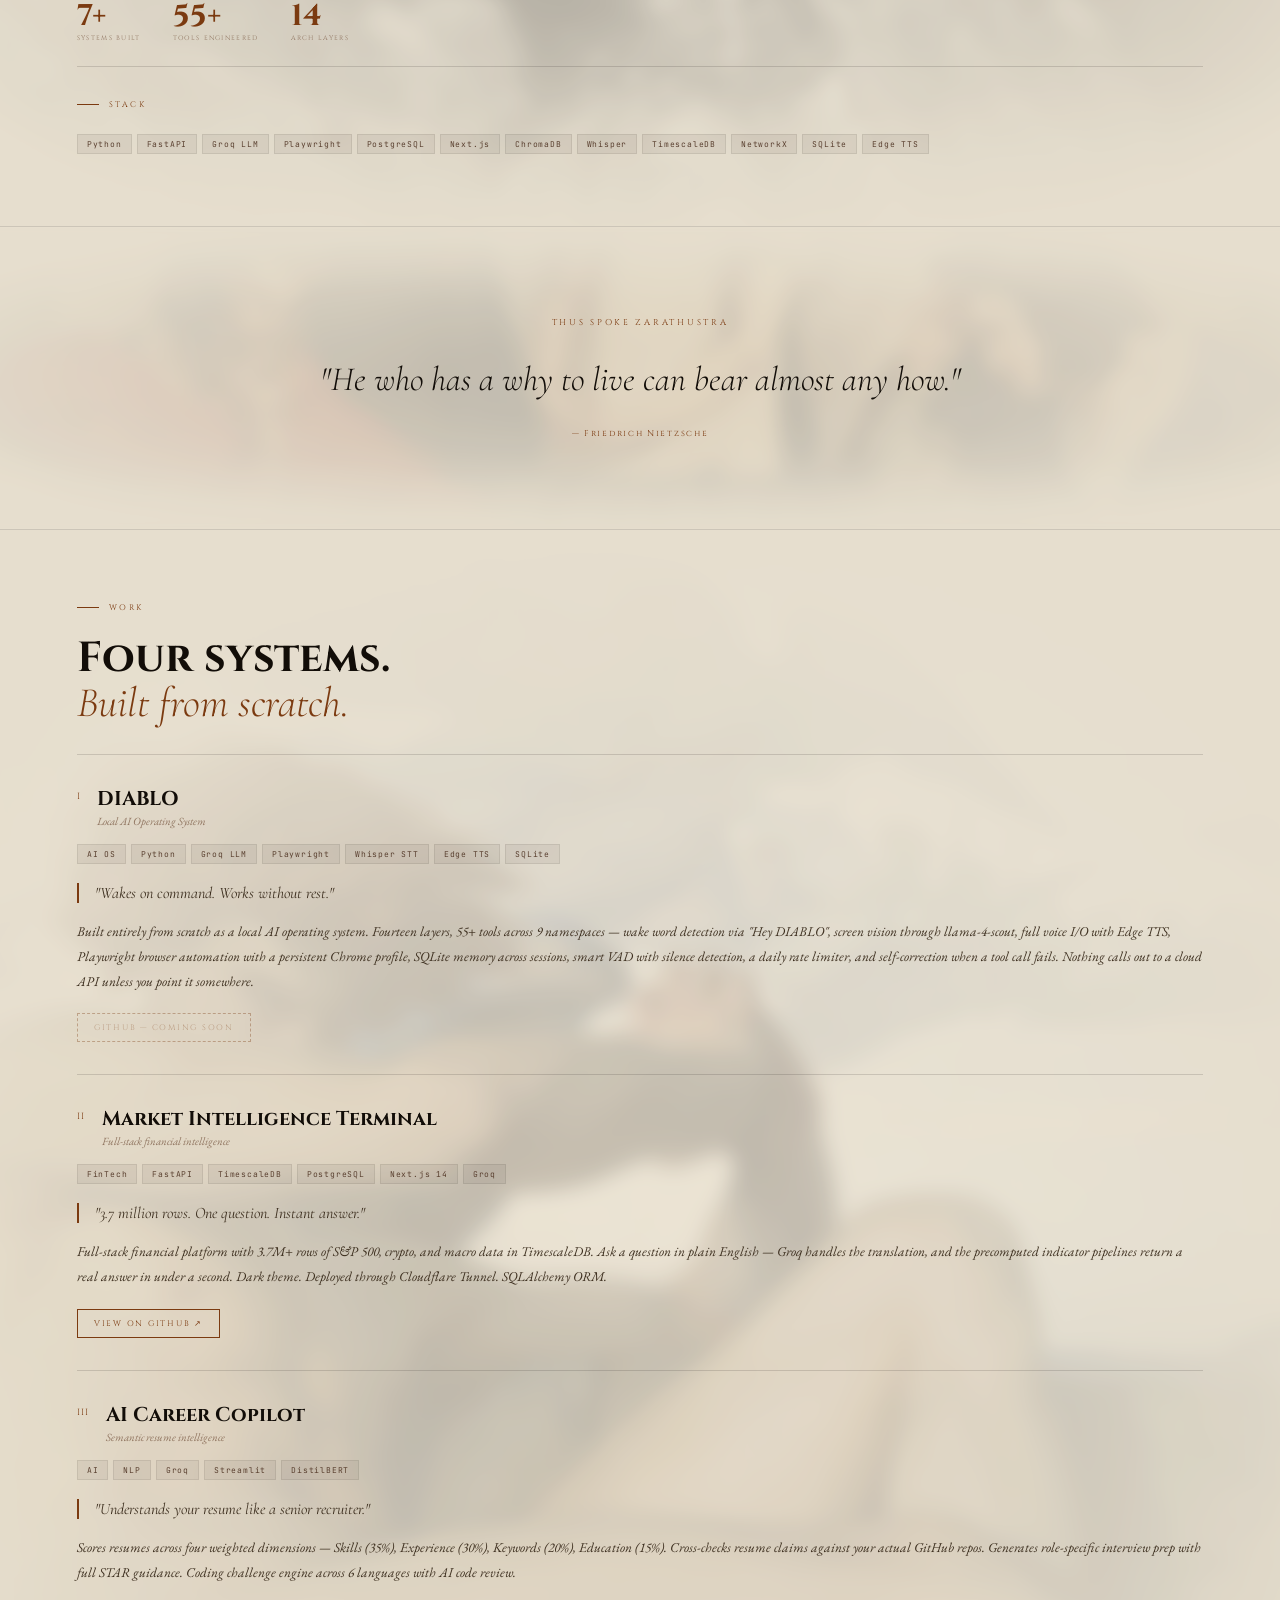
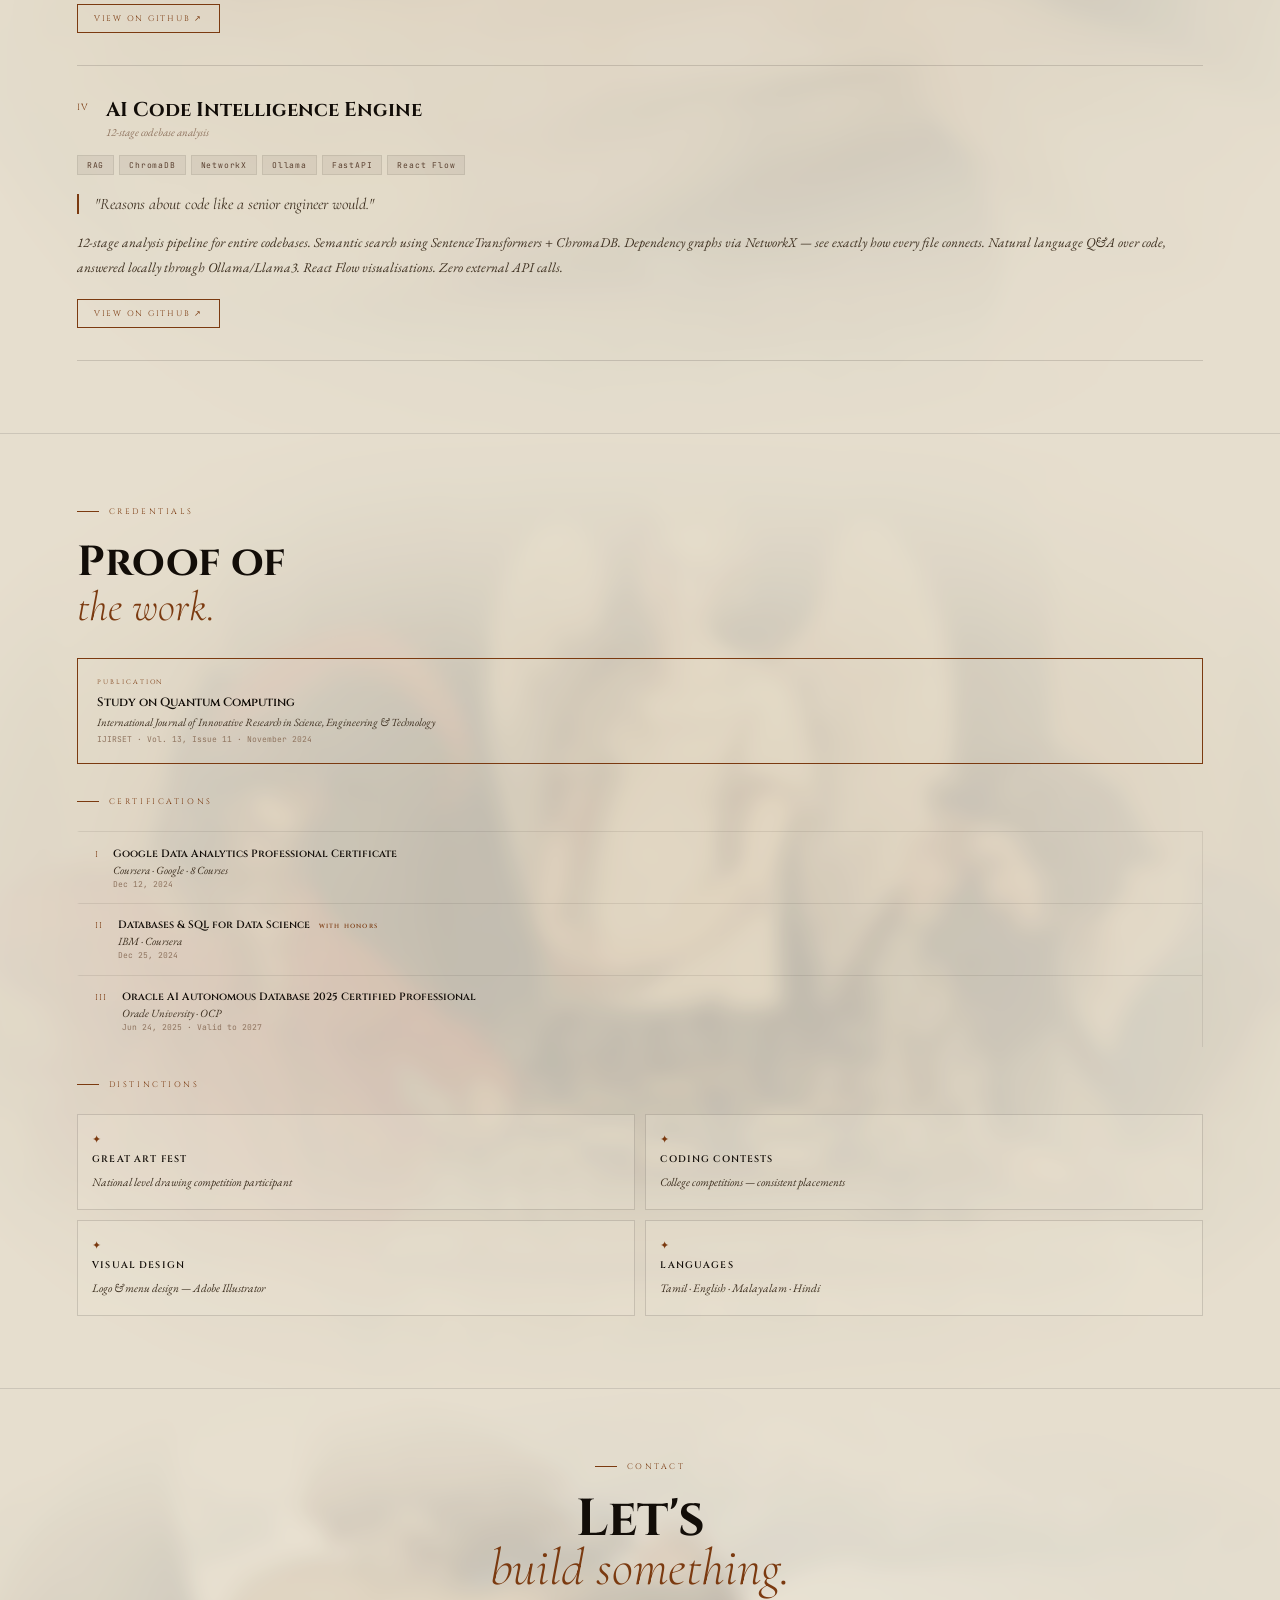
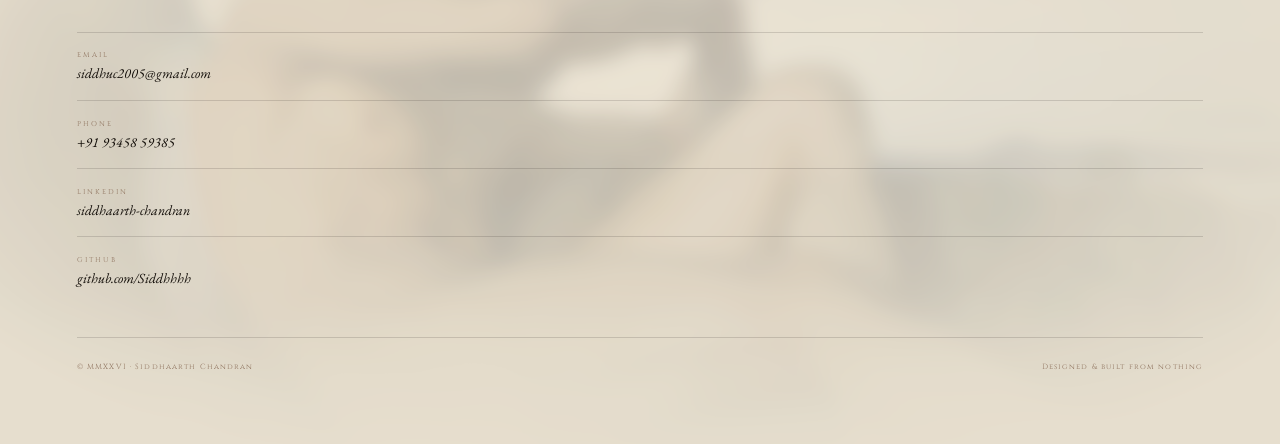
==== commit 90ce9c0c: "Update website" ====
--- a/mobile.html
+++ b/mobile.html
@@ -312,7 +312,6 @@
 <nav>
   <div class="brand">S<span>·</span>C</div>
   <div class="nav-r">
-    <div class="tog" onclick="toggleMode()"><div class="tog-dot"></div></div>
     <div class="burger" onclick="openNav()">
       <span></span><span></span><span></span>
     </div>
@@ -606,7 +605,6 @@
 </section>
 
 <script>
-var dark = false;
 
 var CD=[
   {n:'I',title:'Google Data Analytics Professional Certificate',by:'Coursera · Google',date:'December 12, 2024',
@@ -636,13 +634,6 @@
   if(sec) sec.scrollIntoView({behavior:'smooth', block:'start'});
 }
 
-function toggleMode(){
-  dark = !dark;
-  document.documentElement.setAttribute('data-mode', dark ? 'dark' : 'light');
-  var mf = el('mob-fname'), mb = el('mob-fbuilt');
-  if(mf) mf.textContent = dark ? '© MMXXVI · Lucifer' : '© MMXXVI · Siddhaarth Chandran';
-  if(mb) mb.textContent = dark ? '// forged where heaven cannot see' : 'Designed & built from nothing';
-}
 
 function openCert(i){
   var c = CD[i];
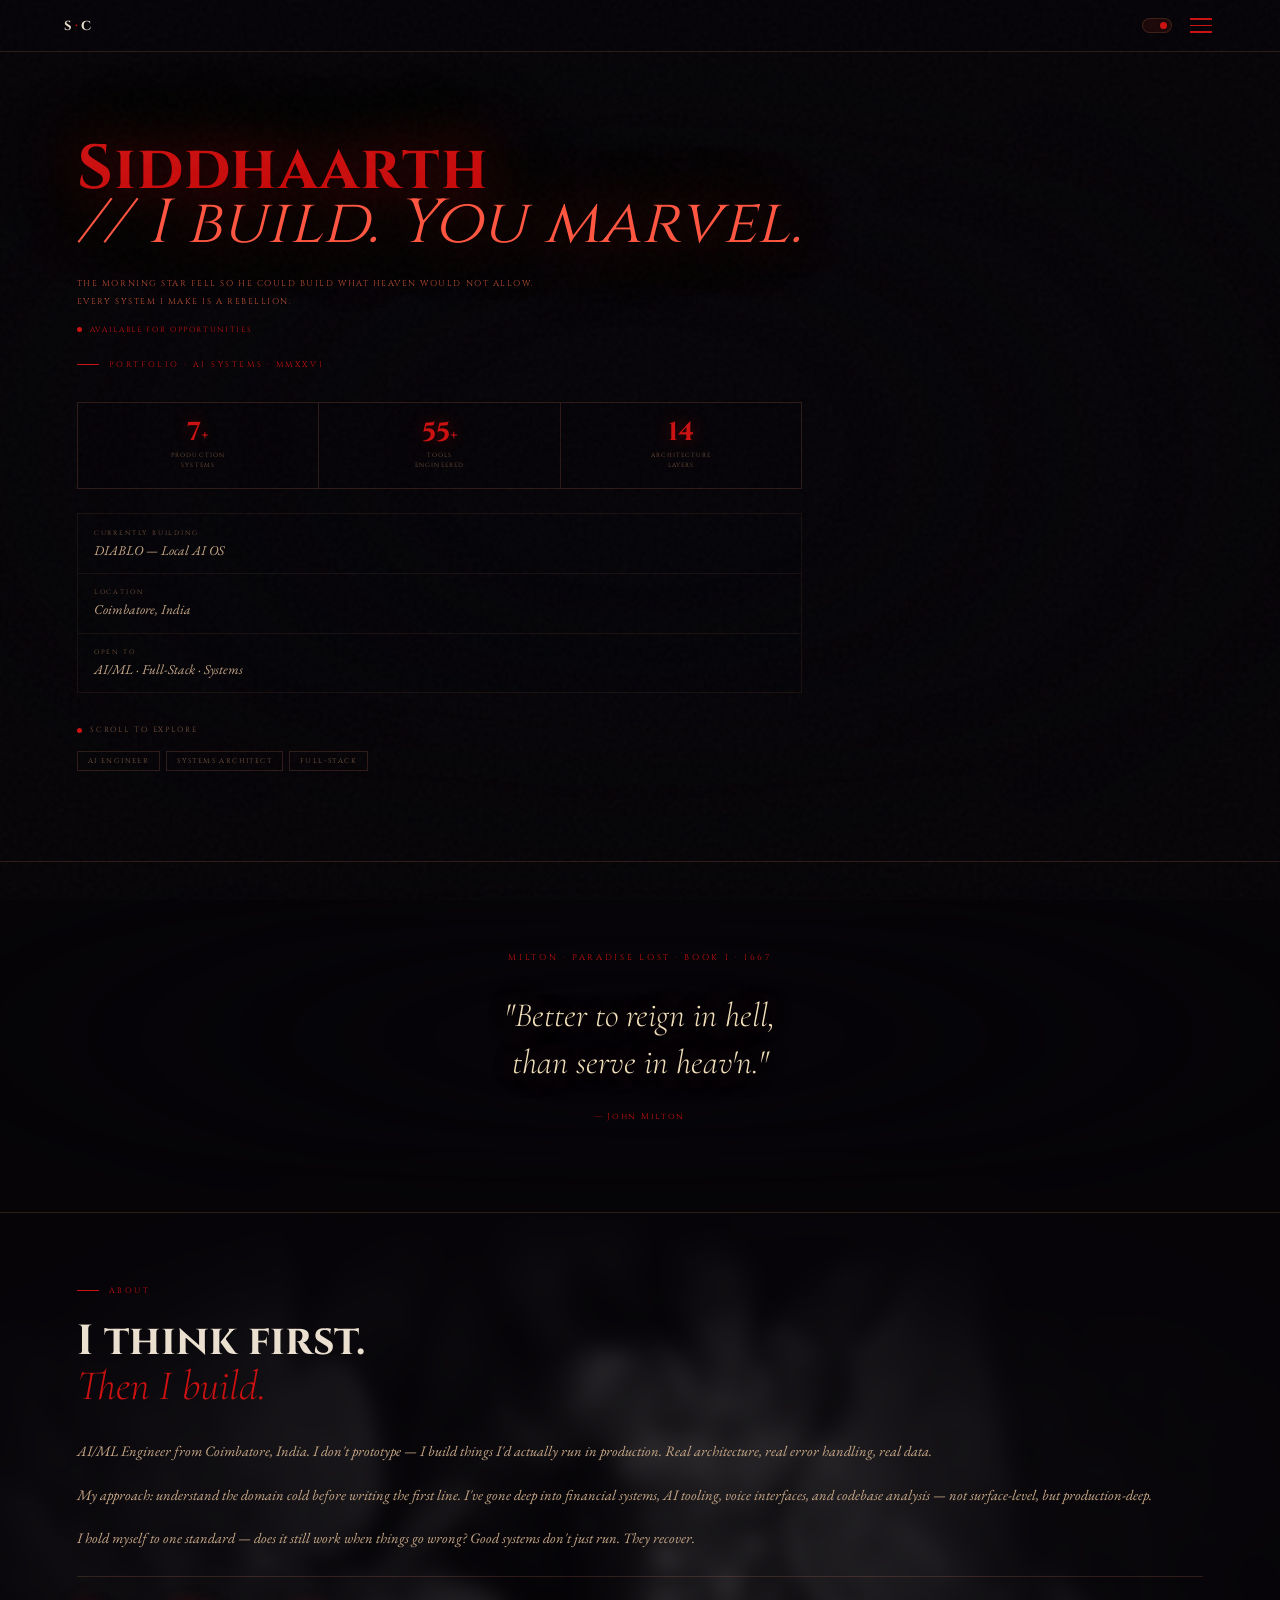
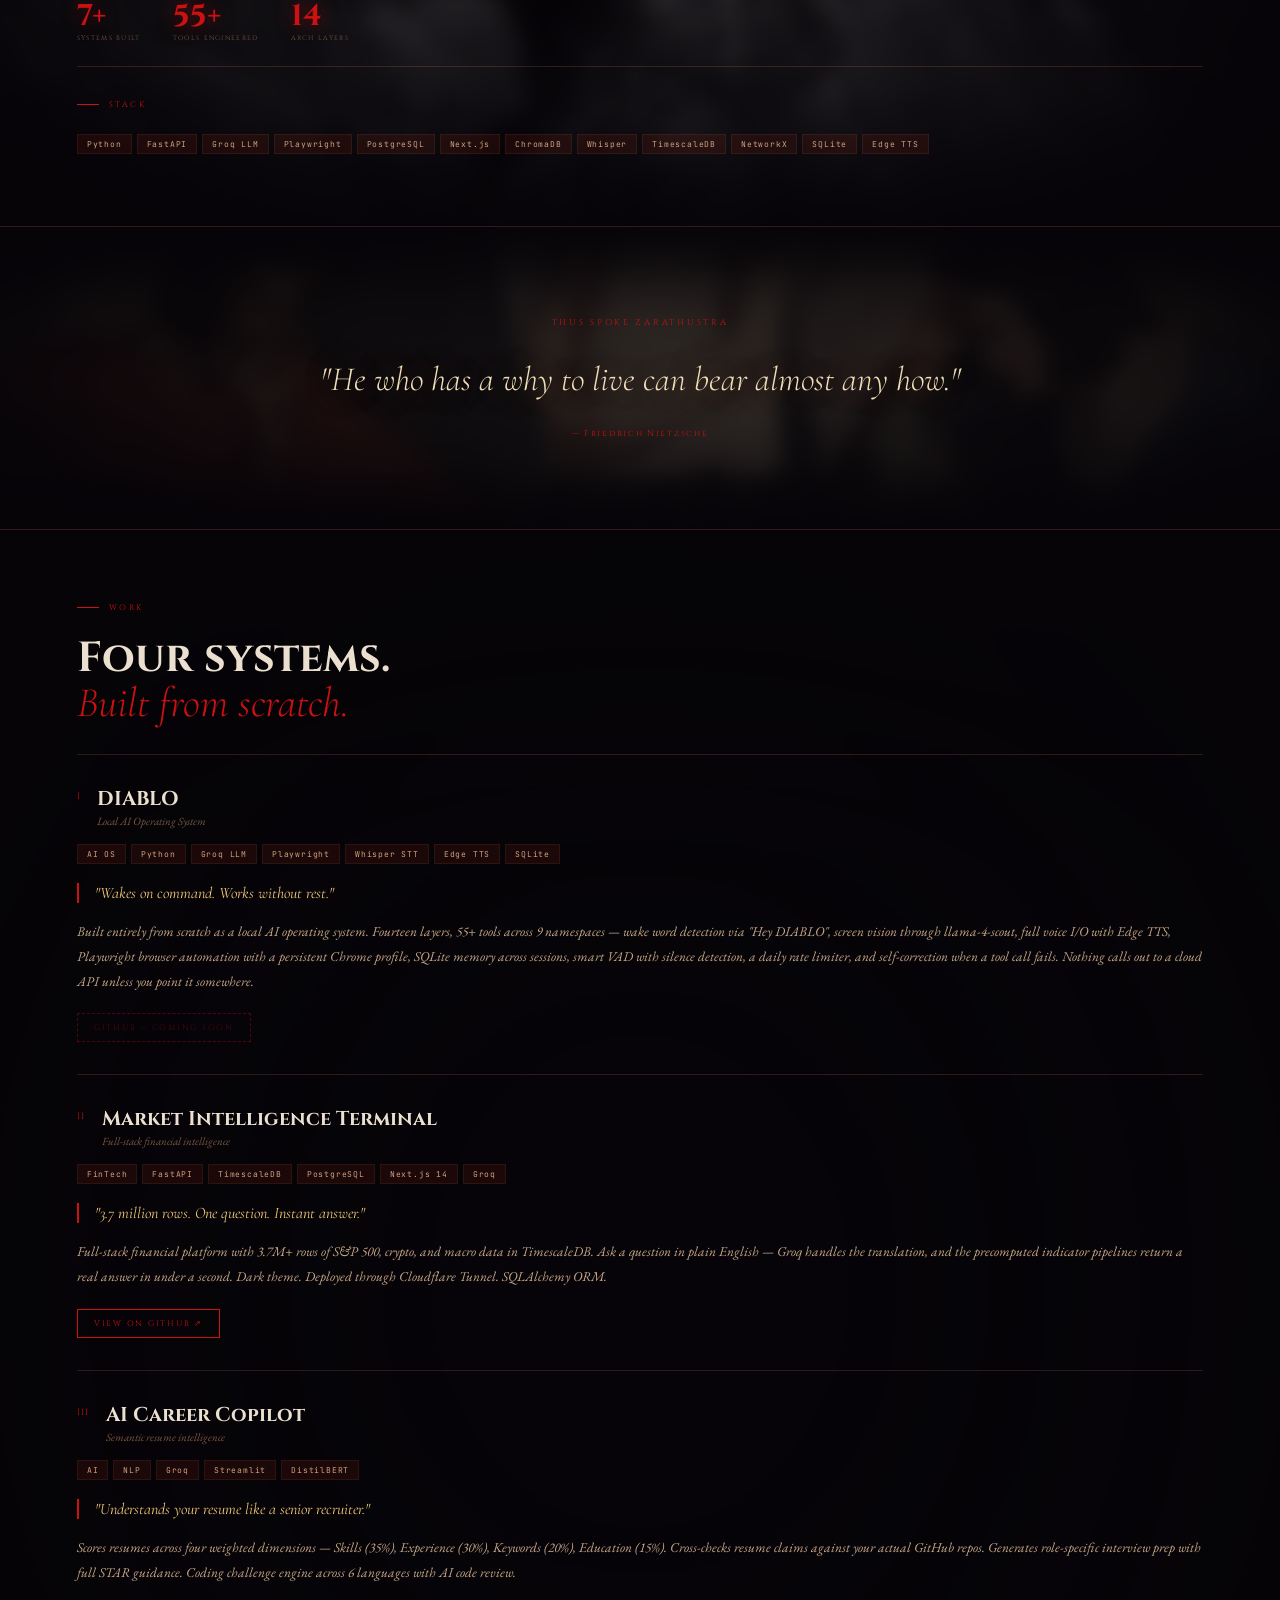
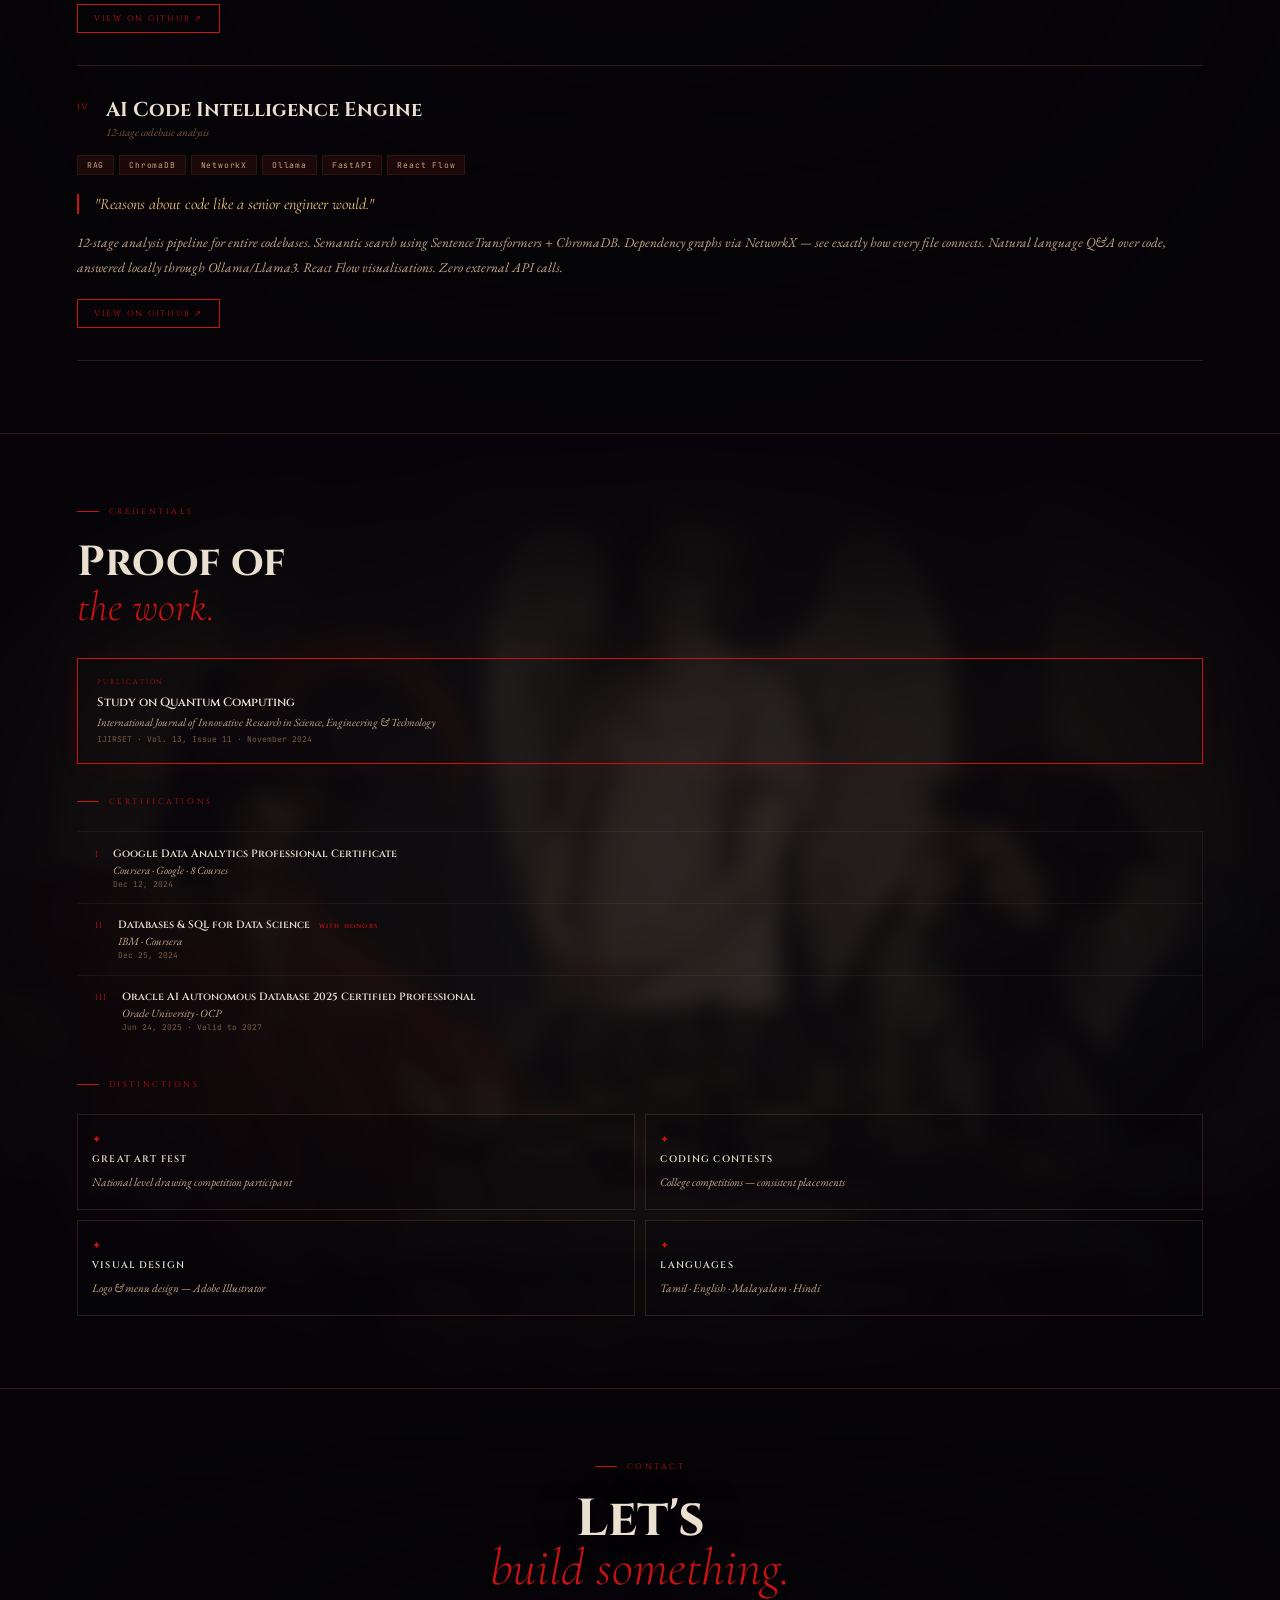
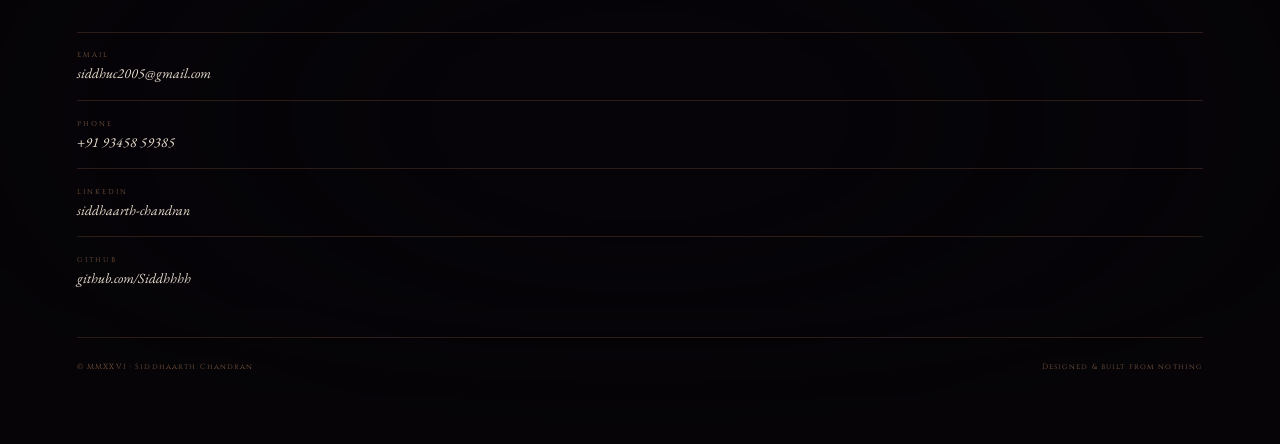
==== commit b8a5b17c: "Update website" ====
--- a/mobile.html
+++ b/mobile.html
@@ -1,5 +1,5 @@
 <!DOCTYPE html>
-<html lang="en" data-mode="light">
+<html lang="en" data-mode="dark">
 <head>
 <meta charset="UTF-8">
 <meta name="viewport" content="width=device-width,initial-scale=1,maximum-scale=1">
@@ -312,6 +312,7 @@
 <nav>
   <div class="brand">S<span>·</span>C</div>
   <div class="nav-r">
+    <div class="tog" onclick="toggleMode()"><div class="tog-dot"></div></div>
     <div class="burger" onclick="openNav()">
       <span></span><span></span><span></span>
     </div>
@@ -348,7 +349,7 @@
   <div class="inner">
     <h1 class="name">
       <span class="name-light">Siddhaarth<br><em>Chandran.</em></span>
-      <span class="name-dark">LUCIFER<br><em>// I build. You marvel.</em></span>
+      <span class="name-dark">Siddhaarth<br><em>// I build. You marvel.</em></span>
     </h1>
     <p class="tagline">AI systems architect. I build operating systems that think, platforms that reason, and tools that actually ship.</p>
     <p class="dktagline">The morning star fell so he could build what heaven would not allow.<br>Every system I make is a rebellion.</p>
@@ -605,6 +606,7 @@
 </section>
 
 <script>
+var dark = false;
 
 var CD=[
   {n:'I',title:'Google Data Analytics Professional Certificate',by:'Coursera · Google',date:'December 12, 2024',
@@ -634,6 +636,13 @@
   if(sec) sec.scrollIntoView({behavior:'smooth', block:'start'});
 }
 
+function toggleMode(){
+  dark = !dark;
+  document.documentElement.setAttribute('data-mode', dark ? 'dark' : 'light');
+  var mf = el('mob-fname'), mb = el('mob-fbuilt');
+  if(mf) mf.textContent = dark ? '© MMXXVI · Lucifer' : '© MMXXVI · Siddhaarth Chandran';
+  if(mb) mb.textContent = dark ? '// forged where heaven cannot see' : 'Designed & built from nothing';
+}
 
 function openCert(i){
   var c = CD[i];
